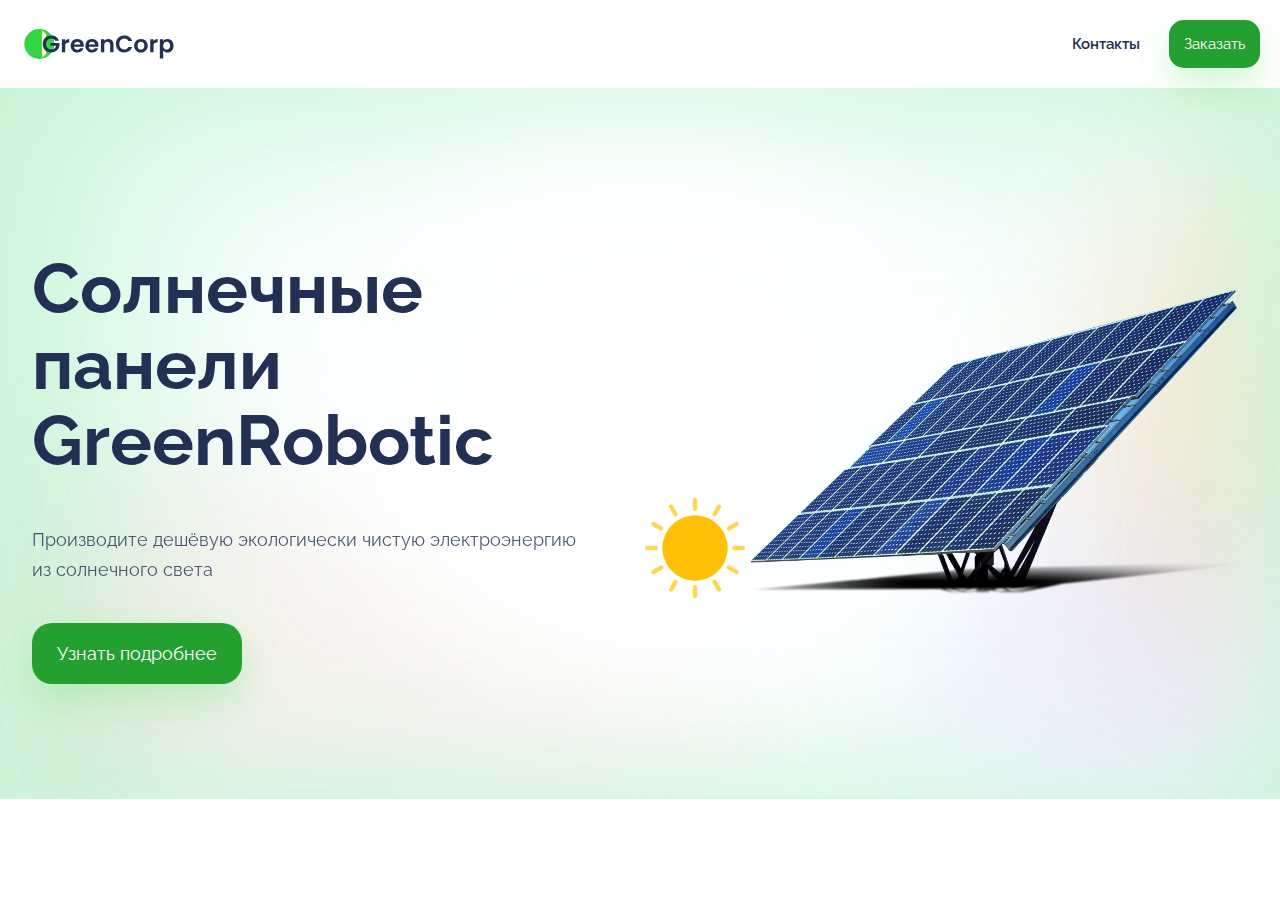
==== index.html @ 751c329c "Добавили шапку и первую секцию" ====
<!DOCTYPE html>
<html lang="ru">
<head>
  <title>Солнечные батареи GreenCorp</title>
  <link rel="stylesheet" href="main.css">
  <link href="https://fonts.googleapis.com/css2?family=Raleway:wght@100;300;400;500;600;700;800&display=swap" rel="stylesheet">
</head>
<body>
  <header>
    <img class="header__logo" src='img/logo.svg'>
    <div class="header__controls">
        <a href="#contacts">Контакты</a>
        <button>Заказать</button>
    </div>
    
  </header>
  <section class="about">
    <div class="about__info">
      <h1>Солнечные панели GreenRobotic</h1>
      <p>Производите дешёвую экологически чистую электроэнергию из солнечного света</p>
      <button>Узнать подробнее</button>
    </div>
    <div class="about__images">
      <img class="about__sun-image" src="img/sun.png">
      <img class="about__image" src="img/solar-panel.png">
    </div>
  </section>
</body>
</html>
---- main.css ----
body {
    font-family: 'Raleway', sans-serif;
    color: #213053;
    margin: 0;
  }

header {
    display: flex;
    justify-content: space-between;
    align-items: center;
    padding: 20px;
  }

  .header__logo {
    height: 30px;
  }

  a {
    text-decoration: none;
    color: #213053;
  }

  header a {
    font-size: 15px;
    font-weight: 600;
    margin-right: 25px;
  }

  button {
    font-family: 'Raleway', sans—serif;
    font-size: 15px;
    color: #fff;
    background-color: #23a030;
    border: none;
    border-radius: 15px;
    cursor: pointer;
    box-shadow: 0 16px 36px rgb(52 213 68 / 22%);
    padding: 15px;
  }

  .about__image {
    width: 500px;
  }
   
  .about__sun-image {
    width: 100px;
    height: 100px;
  }

  .about {
    display: flex;
    align-items: center;
    justify-content: space-around;
    padding-bottom: 115px;
    padding-top: 115px;

    background: url('img/back.png') no-repeat;
    background-position: center;
    background-size: cover;
  }

  .about h1 {
    font-size: 70px;
    line-height: 76px;
  }
   
  .about p {
    font-size: 18px;
    line-height: 30px;
    opacity: 0.8;
  }
   
  .about button {
    font-size: 18px;
    padding: 20px 25px;
    border-radius: 20px;
    margin-top: 20px;
  }

  .about__info {
    max-width: 550px;
  }
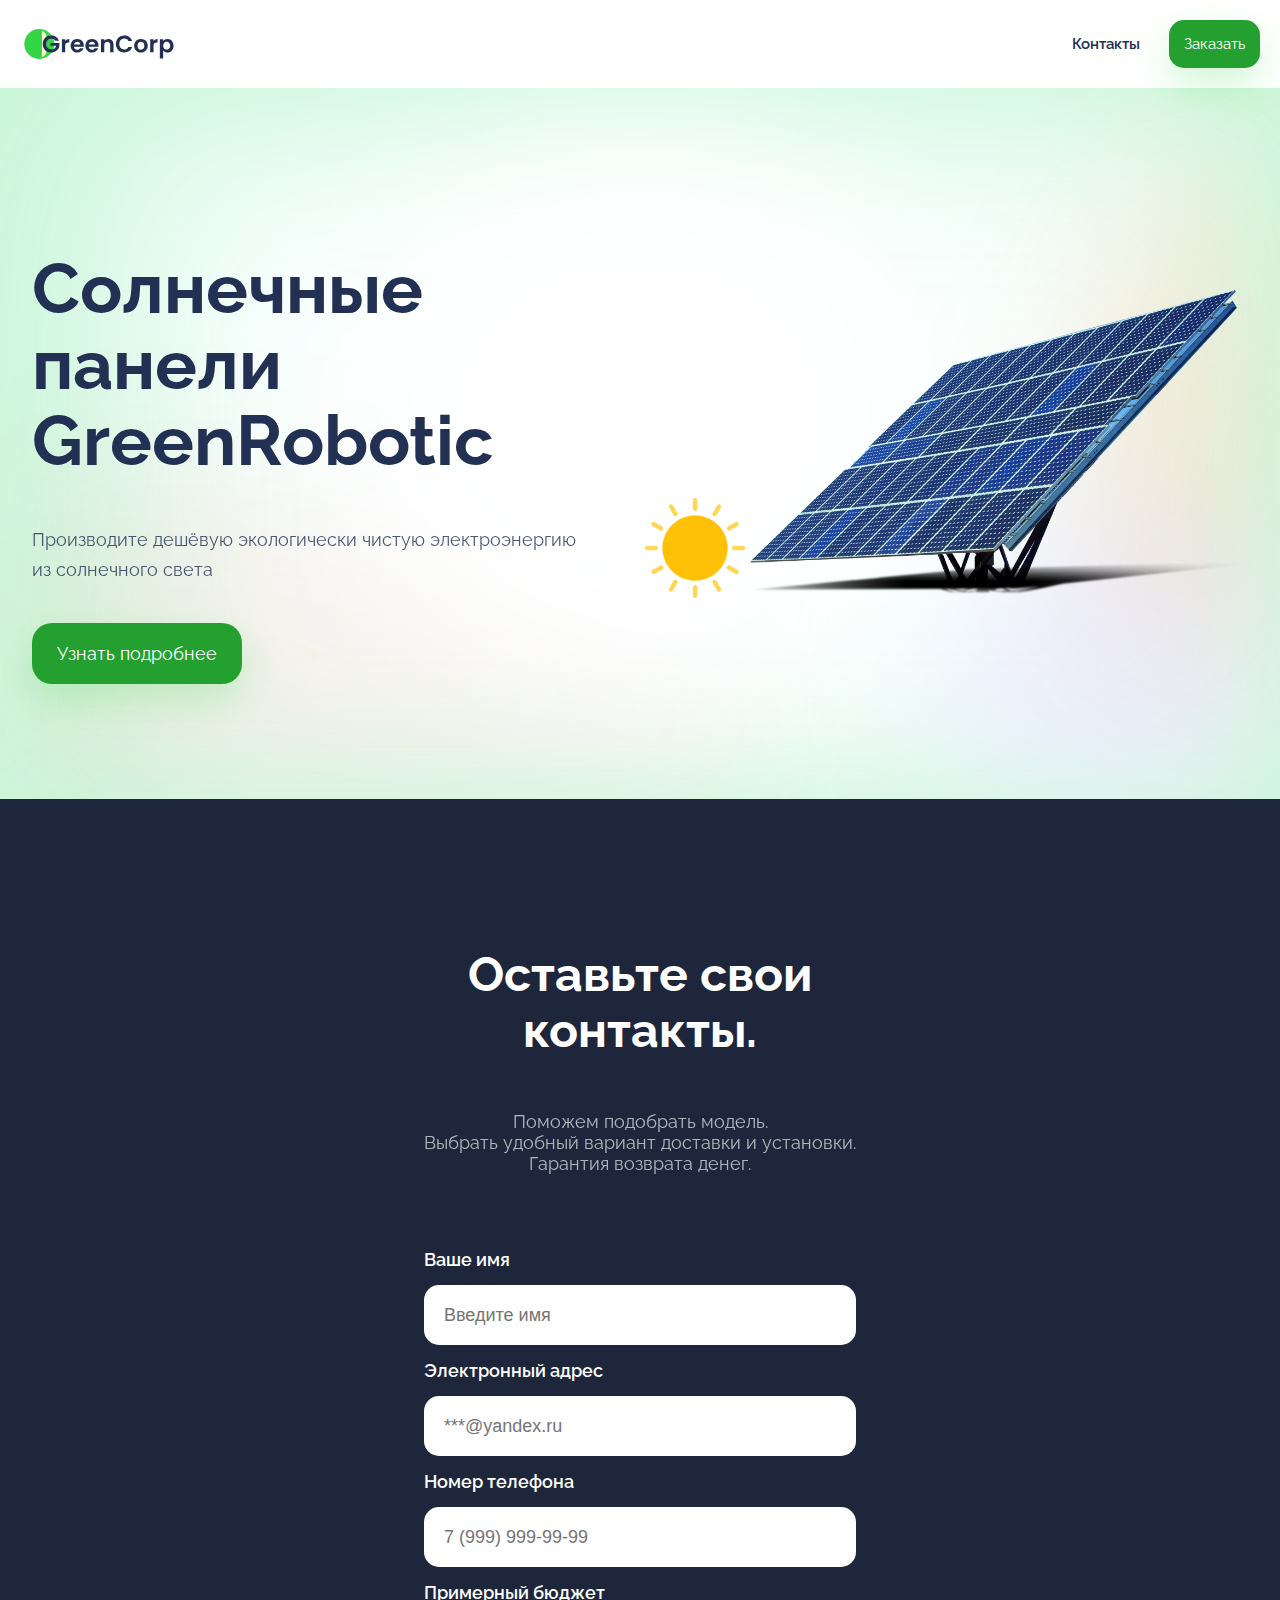
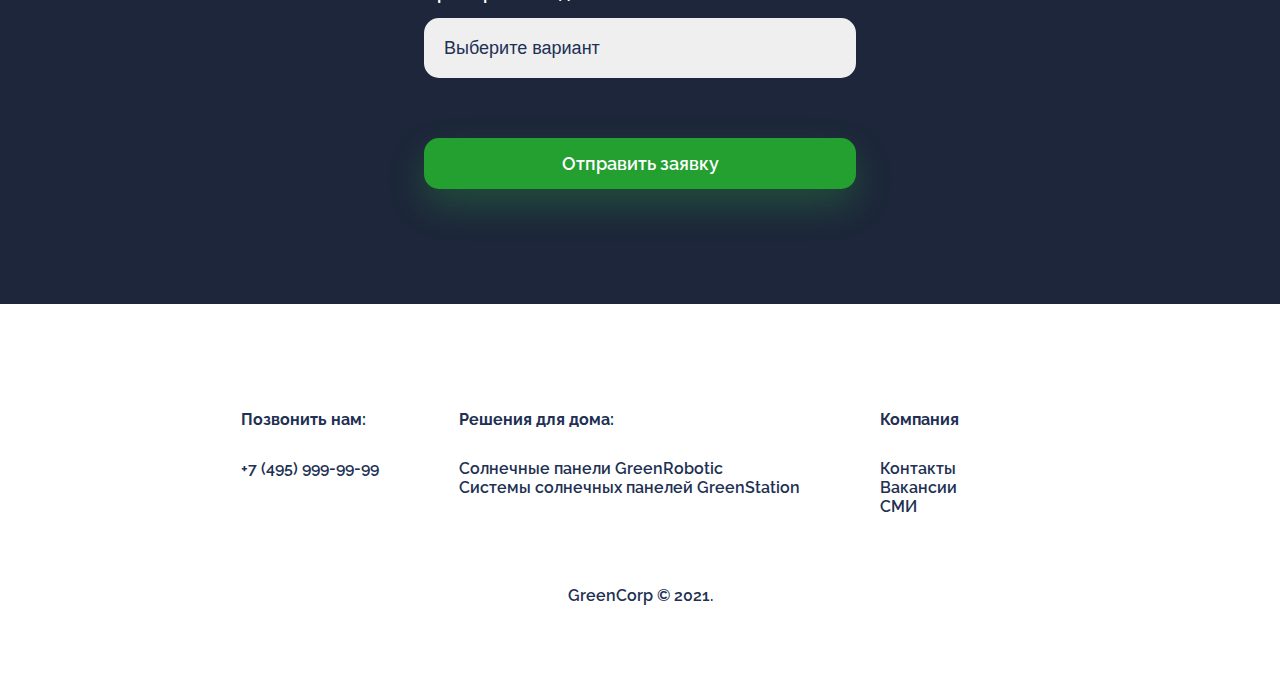
==== commit 91b470d8: "Вторая версия проекта" ====
--- a/index.html
+++ b/index.html
@@ -25,5 +25,65 @@
       <img class="about__image" src="img/solar-panel.png">
     </div>
   </section>
+ 
+  <section class="form">
+    <div class="form__containter">
+    <h1>Оставьте свои <br>контакты.</h1>
+    <p><br>Поможем подобрать модель. <br>Выбрать удобный вариант доставки и установки. <br>Гарантия возврата денег.</p>
+    <form>
+      <div class="form__group">
+        <label for="name">Ваше имя</label>
+        <input type="text" placeholder="Введите имя" id="name">
+      <div class="form__group">
+        <label for="email">Электронный адрес</label>
+        <input type="text" placeholder="***@yandex.ru" id="email">
+      </div>
+       <div class="form__group">
+        <label for="phone">Номер телефона</label>
+        <input type="text" placeholder="7 (999) 999-99-99" id="phone">
+      </div>
+      <div class="form__group">
+        <label for="budget">Примерный бюджет</label>
+        <select id="budget">
+          <option>Выберите вариант</option>                
+          <option value="10 000₽ – 30 000₽">10-30</option>
+          <option value="30 000₽ – 60 000₽">30-60</option>
+          <option value="60 000₽ – 100 000₽">60-100</option>
+          <option value="100 000₽">100+</option>
+        </select>
+      </div>
+      </div>  
+      <button type="submit" class="form__submit">Отправить заявку</button>        
+    </form>
+    </div>
+  </section>
+  <footer>
+  <div class="footer__container"> 
+    <div class="footer__group">
+      <h3>Позвонить нам:</h3>
+      <div class="footer__links">
+        <a href="tel:74959999999">+7 (495) 999-99-99</a>
+      </div>
+    </div>
+    <div class="footer__group">
+      <h3>Решения для дома:</h3>
+      <div class="footer__links">
+        <a href="#">Солнечные панели GreenRobotic</a>
+        <a href="#">Системы солнечных панелей GreenStation</a>
+      </div>
+    </div>
+    <div class="footer__group">
+      <h3>Компания</h3>
+      <div class="footer__links">
+        <a href="#">Контакты</a>
+        <a href="#">Вакансии</a>
+        <a href="#">СМИ</a>
+      </div>
+    </div>
+  </div> 
+  <div class="footer__copyright"> 
+    GreenCorp © 2021.
+  </div> 
+  </footer>
 </body>
 </html> --- a/main.css
+++ b/main.css
@@ -4,7 +4,7 @@
     margin: 0;
   }
 
-header {
+header{
     display: flex;
     justify-content: space-between;
     align-items: center;
@@ -38,6 +38,12 @@
     padding: 15px;
   }
 
+  button:hover {
+    background-color: #f6980c;
+    box-shadow: 0 16px 36px rgba(246 152 12 / 20%);
+    transition: background-color 0.3s ease-in;
+  }
+
   .about__image {
     width: 500px;
   }
@@ -79,4 +85,119 @@
 
   .about__info {
     max-width: 550px;
-  }+  }
+
+  .form__container {
+    width: 550px;
+  }
+
+  .form{
+    background-color: #1D263A;
+    color: #fff;
+    padding-top: 115px; padding-bottom: 115px;
+    text-align: center;
+
+    display: flex;
+    justify-content: center;
+    align-items: center;
+  }
+
+  .form h1{
+    font-size: 48px;
+
+  }
+
+  .form p{
+    font-size: 18px;
+    opacity: 0.65
+  }
+
+  .container {
+    display: flex;
+    flex-direction: column;
+    justify-content: space-evenly;
+  }
+
+  .form__group {
+    display: flex;
+    flex-direction: column;
+    text-align: left;
+  }
+
+  .form form{
+    display: grid;
+    grid-gap: 20px;
+    margin-top: 60px;
+  }
+
+  .form label{
+    font-size: 18px;
+    font-weight: 600;
+    margin-bottom: 15px;
+    margin-top: 15px;
+  }
+
+  .form input{
+    font-size: 18px;
+    color: #213053;
+    height: 60px;
+    padding: 0px 20px 0px 20px;
+    border-radius: 15px;
+    border: none;
+  }
+
+  .form select{
+    font-size: 18px;
+    color: #213053;
+    height: 60px;
+    padding: 0px 20px 0px 20px;
+    border-radius: 15px;
+    border: none;
+    outline: none;
+  }
+
+  .form__submit{
+    font-size: 18px;
+    font-weight: 600;
+    margin-top: 40px;
+  }  
+
+  select {
+    appearance: none;
+  }
+  input {
+    outline: none;
+  }
+
+  footer {
+    padding: 90px 20px 90px 20px;
+    font-size: 16px;
+    font-weight: 600;
+
+  }
+
+  .footer__container{
+  display:flex;
+  justify-content: center;
+}
+
+.footer__copyright{
+  padding-top: 40px;
+  text-align: center;
+  opacity: 0,7;
+}
+
+.footer__group{
+  padding-right: 80px;
+}
+.footer__group h3{
+  font-size: 16px;
+  opacity: 0,7;
+  margin-bottom: 30px;
+}
+
+.footer__links{
+  display: flex;
+  flex-direction: column;
+  margin-bottom: 30px;
+}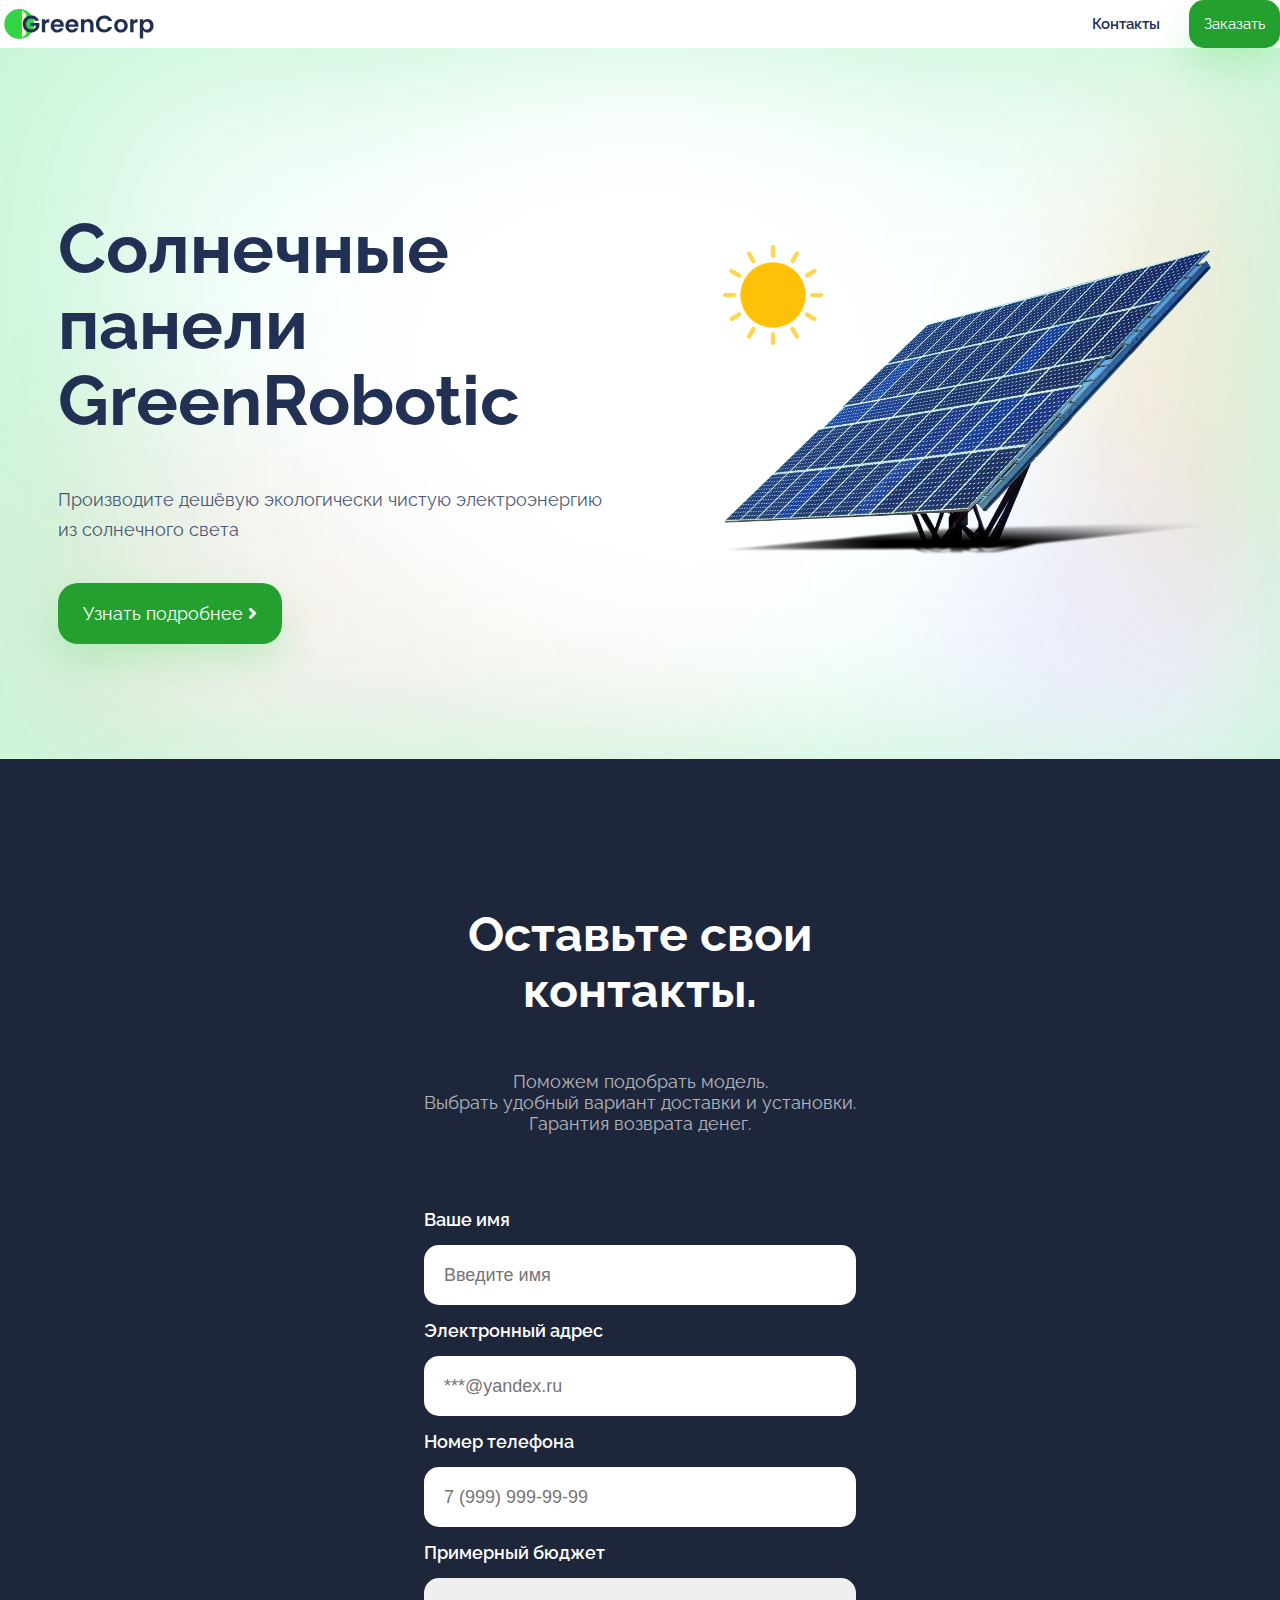
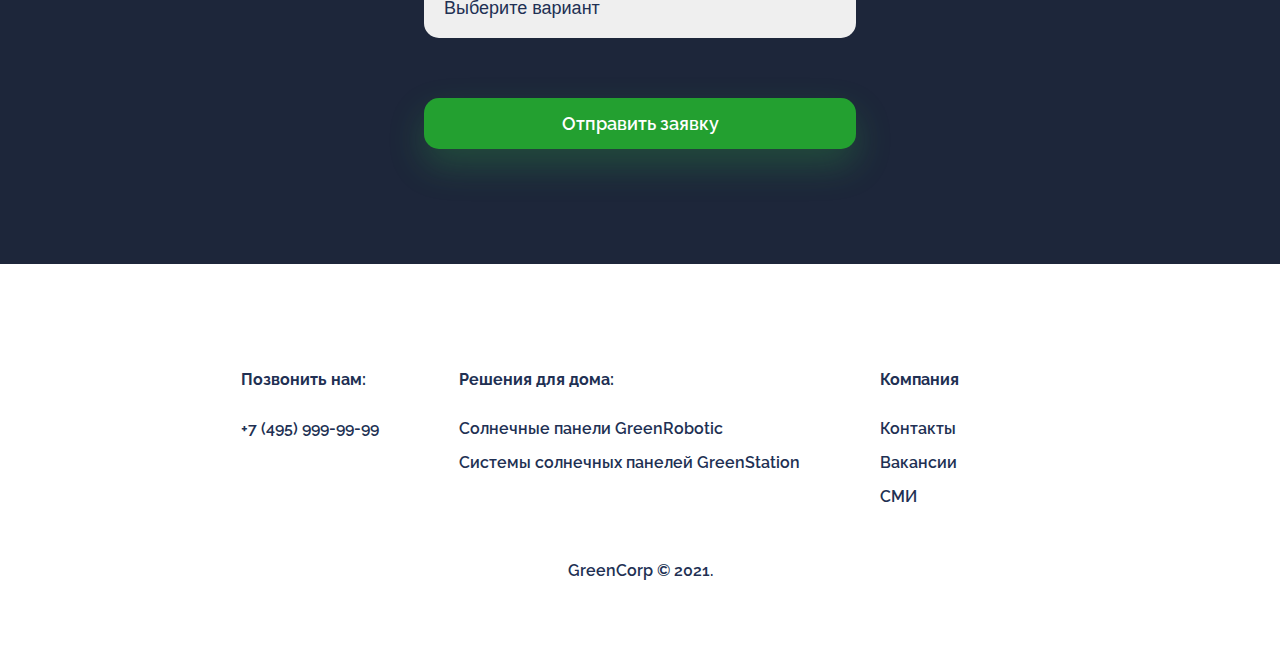
==== commit e2ef520e: "Анимация" ====
--- a/index.html
+++ b/index.html
@@ -1,6 +1,14 @@
 <!DOCTYPE html>
 <html lang="ru">
 <head>
+
+  <!-- для курсора -->
+  <link rel="stylesheet" href="https://cdnjs.cloudflare.com/ajax/libs/font-awesome/5.15.4/css/all.min.css" 
+integrity="sha512-1ycn6IcaQQ40/MKBW2W4Rhis/DbILU74C1vSrLJxCq57o941Ym01SwNsOMqvEBFlcgUa6xLiPY/NS5R+E6ztJQ==" crossorigin="anonymous" referrerpolicy="no-referrer">
+
+<!-- для анимации -->
+<link rel="stylesheet" href="https://cdnjs.cloudflare.com/ajax/libs/animate.css/4.1.1/animate.min.css"/>
+
   <title>Солнечные батареи GreenCorp</title>
   <link rel="stylesheet" href="main.css">
   <link href="https://fonts.googleapis.com/css2?family=Raleway:wght@100;300;400;500;600;700;800&display=swap" rel="stylesheet">
@@ -15,13 +23,13 @@
     
   </header>
   <section class="about">
-    <div class="about__info">
+    <div class="about__info animate__animated animate__fadeInLeft animate__slow">
       <h1>Солнечные панели GreenRobotic</h1>
       <p>Производите дешёвую экологически чистую электроэнергию из солнечного света</p>
-      <button>Узнать подробнее</button>
+      <button>Узнать подробнее <i class="fas fa-angle-right"></i></button>
     </div>
-    <div class="about__images">
-      <img class="about__sun-image" src="img/sun.png">
+    <div class="about__images animate__animated animate__fadeInRight animate__slow">
+      <img class="about__sun-image animation" src="img/sun.png" >
       <img class="about__image" src="img/solar-panel.png">
     </div>
   </section>
--- a/main.css
+++ b/main.css
@@ -9,6 +9,11 @@
     justify-content: space-between;
     align-items: center;
     padding: 20px;
+    position: sticky;
+    top: 0;
+    background-color: #ffffff;
+    padding: 0;
+    z-index: 1;
   }
 
   .header__logo {
@@ -51,6 +56,7 @@
   .about__sun-image {
     width: 100px;
     height: 100px;
+    position: absolute;
   }
 
   .about {
@@ -109,7 +115,7 @@
 
   .form p{
     font-size: 18px;
-    opacity: 0.65
+    opacity: 0.65;
   }
 
   .container {
@@ -141,7 +147,7 @@
     font-size: 18px;
     color: #213053;
     height: 60px;
-    padding: 0px 20px 0px 20px;
+    padding: 0 20px;
     border-radius: 15px;
     border: none;
   }
@@ -150,7 +156,7 @@
     font-size: 18px;
     color: #213053;
     height: 60px;
-    padding: 0px 20px 0px 20px;
+    padding: 0 20px;
     border-radius: 15px;
     border: none;
     outline: none;
@@ -182,9 +188,9 @@
 }
 
 .footer__copyright{
-  padding-top: 40px;
+  margin-top: 40px;
   text-align: center;
-  opacity: 0,7;
+  opacity: 0,5;
 }
 
 .footer__group{
@@ -196,8 +202,140 @@
   margin-bottom: 30px;
 }
 
-.footer__links{
+.footer__links {
   display: flex;
   flex-direction: column;
-  margin-bottom: 30px;
+}
+
+.footer__links a {
+  margin-bottom: 15px;
+}
+
+@keyframes rotation{
+  0%{
+    transform: rotate(0deg);
+  }
+  100%{
+    transform: rotate(360deg);
+  }
+}
+
+ .animation{
+  animation-name: rotation;
+  animation-duration: 10s;
+  animation-iteration-count: infinite;
+  animation-timing-function: linear;
+}
+
+@media (max-width: 720px) {
+  .features {
+      padding: 50px 10px;
+  }
+
+  .cards {
+      grid-template-columns: auto;
+  }
+
+  .features__feedback {
+      flex-direction: column;
+  }
+
+  .features__feedback-left {
+      margin-right: 0;
+  }
+
+  .features__feedback-left h2, .features__box h3 {
+      font-size: 36px;
+  }
+
+  .features__feedback-right {
+      flex-direction: column;
+      align-items: initial;
+  }
+
+  .features__savings-box {
+      margin-right: 0;
+      margin-bottom: 30px;
+  }
+  .promo {
+      flex-direction: column-reverse;
+  }
+
+  .promo__right {
+      padding: 50px 10px;
+  }
+
+  .promo__image {
+      width: 100%;
+      height: 500px;
+  }
+}
+
+@media (max-width: 1024px) {
+  .about {
+      padding: 115px 20px;
+  }
+
+  .about h1 {
+      font-size: 36px;
+      line-height: 40px;
+  }
+
+  .about__image {
+      width: 280px;
+  }
+
+  .about__sun-image {
+      width: 75px;
+      height: 75px;
+  }
+}
+
+@media (max-width: 720px) {
+  header {
+      padding: 10px;
+  }
+
+  .header__logo {
+      height: 20px;
+  }
+
+  header a {
+      margin-right: 10px;
+  }
+
+  .about {
+      flex-direction: column-reverse;
+      padding: 50px 10px;
+  }
+
+  .about h1 {
+      font-size: 36px;
+      line-height: 40px;
+  }
+
+  .about__image {
+      width: 280px;
+  }
+
+  .about__sun-image {
+      width: 75px;
+      height: 75px;
+  }
+
+  .form {
+      padding: 50px 10px;
+  }
+
+  .form h1 {
+      font-size: 36px;
+  }
+
+  footer {
+      padding: 50px 10px;
+  }
+
+  .footer__container {
+      flex-direction: column;
+  }
 }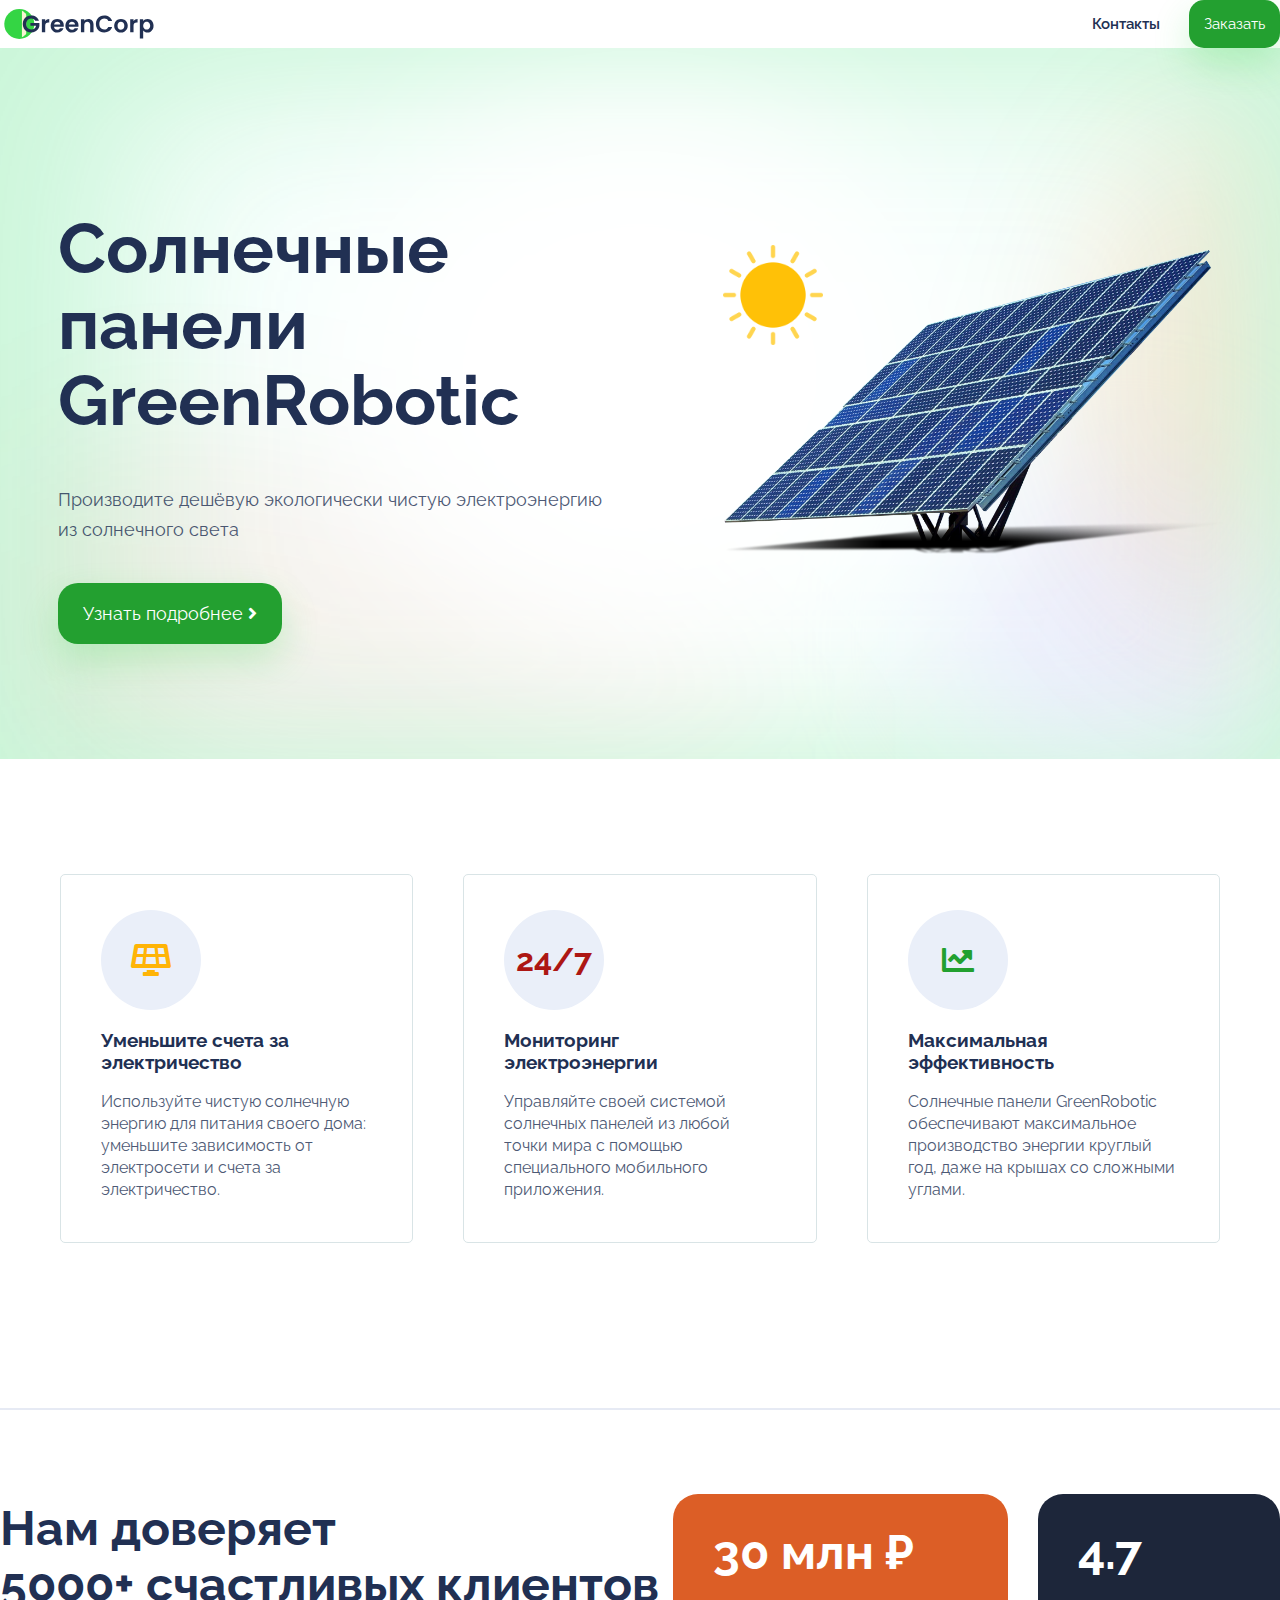
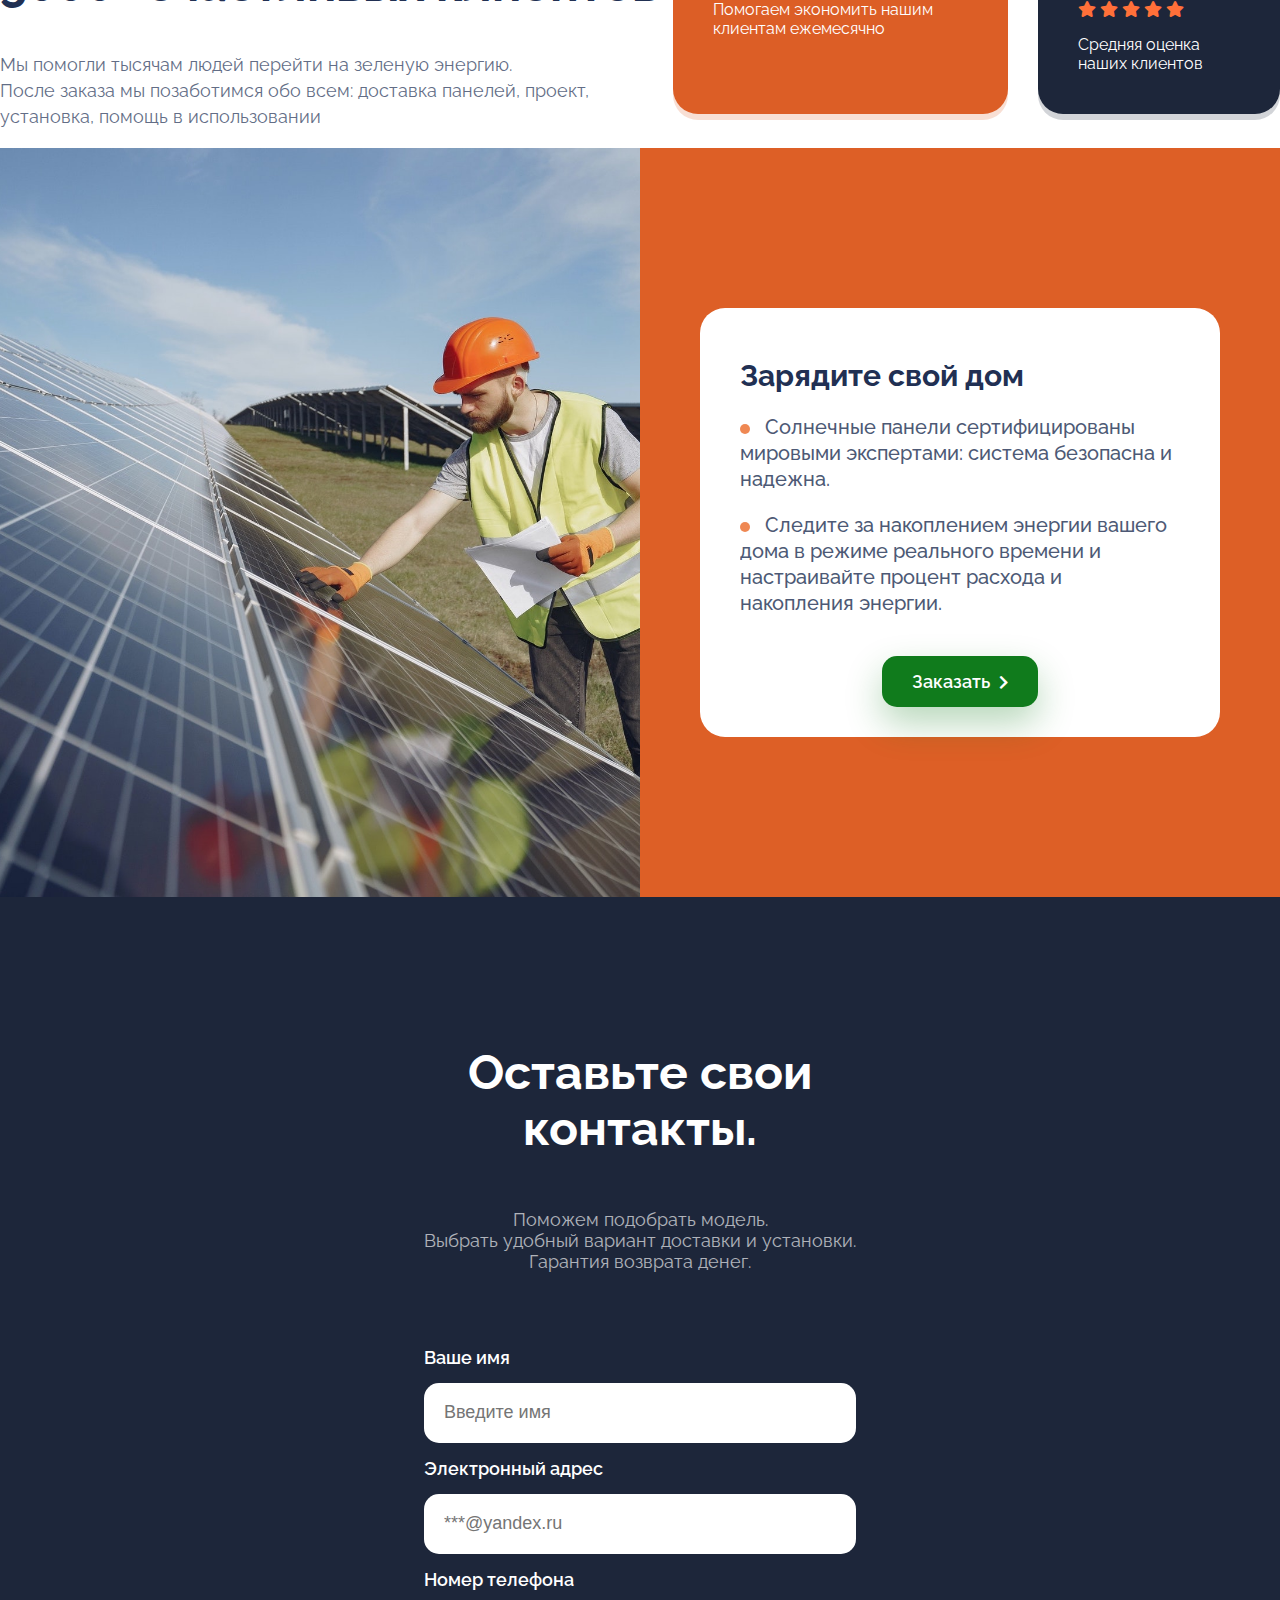
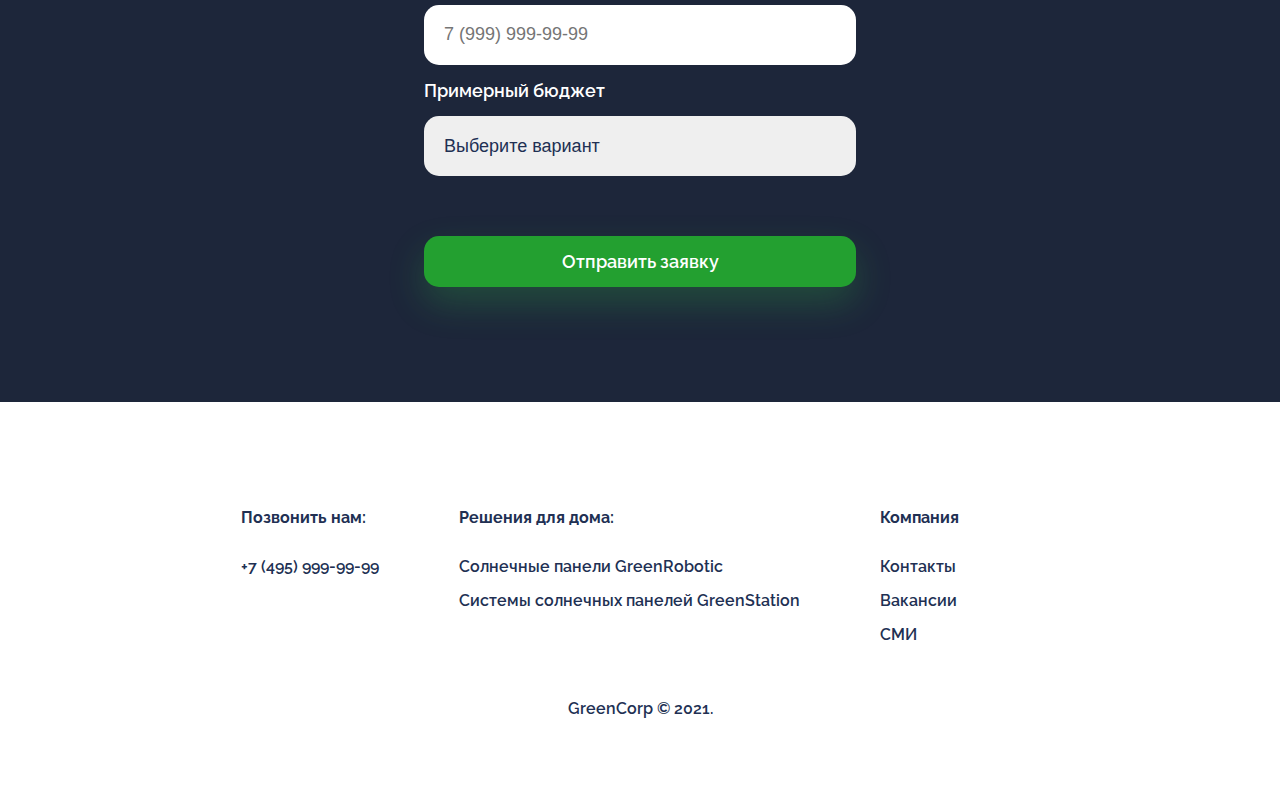
==== commit 46e331a2: "Трктья версия проекта" ====
--- a/index.html
+++ b/index.html
@@ -34,7 +34,97 @@
     </div>
   </section>
  
-  <section class="form">
+  <section class="features" id="features">
+    <div class="cards">
+      <div class="card">
+        <div class="card__logo yellow">
+          <i class="fas fa-solar-panel"></i>
+        </div>
+        <h3>Уменьшите счета за электричество</h3>
+        <p>
+            Используйте чистую солнечную энергию для питания своего дома: уменьшите зависимость от электросети и счета за электричество.
+        </p>
+      </div>
+      <div class="card">
+        <div class="card__logo red">
+            24/7
+        </div>
+        <h3>Мониторинг электроэнергии</h3>
+        <p>
+            Управляйте своей системой солнечных панелей из любой точки мира с помощью специального мобильного приложения.
+        </p>
+      </div>
+      <div class="card">
+        <div class="card__logo green">
+          <i class="fas fa-chart-line"></i>
+        </div>
+        <h3>Максимальная эффективность</h3>
+        <p>
+            Солнечные панели GreenRobotic обеспечивают максимальное производство энергии круглый год, даже на крышах со сложными углами.
+        </p>
+      </div>
+    </div>
+  </section>
+
+  <div class="features__border"></div>
+  
+
+  <div class="features__feedback" >
+    <div class="features__feedback-left">
+      <h2>
+         Нам доверяет
+        <br>
+         5000+ счастливых клиентов
+      </h2>
+      <p>
+         Мы помогли тысячам людей перейти на зеленую энергию.
+        <br>
+         После заказа мы позаботимся обо всем: доставка панелей, проект, установка, помощь в использовании
+      </p>
+    </div>
+    <div class="features__feedback-right">
+      <div class="features__box features__savings-box">
+        <h3>30 млн ₽</h3>
+        <p>Помогаем экономить нашим клиентам ежемесячно</p>
+      </div>
+      <div class="features__box features__rate-box">
+        <h3>4.7</h3>
+        <p class="stars">
+          <i class="fas fa-star"></i>
+          <i class="fas fa-star"></i>
+          <i class="fas fa-star"></i>
+          <i class="fas fa-star"></i>
+          <i class="fas fa-star"></i>
+        </p>
+        <p>
+          Средняя оценка наших клиентов
+        </p>
+      </div>
+    </div>
+  </div>
+
+
+
+  <section class="promo">
+    <div class="promo__image"></div>
+    <div class="promo__right">
+      <div class="promo__text">
+        <h2>Зарядите свой дом</h2>
+        <p>
+            Солнечные панели сертифицированы мировыми экспертами: система безопасна и надежна.
+        </p>
+        <p>
+            Следите за накоплением энергии вашего дома в режиме реального времени и настраивайте процент расхода и накопления энергии.
+        </p>
+        <div class="promo__button-wrap">
+          <button type="button">Заказать <i class="fas fa-chevron-right"></i></button>
+        </div>
+      </div>
+    </div>
+  </section>
+
+
+  <section class="form animate__animated animate__fadeIn animate__slow">
     <div class="form__containter">
     <h1>Оставьте свои <br>контакты.</h1>
     <p><br>Поможем подобрать модель. <br>Выбрать удобный вариант доставки и установки. <br>Гарантия возврата денег.</p>
--- a/main.css
+++ b/main.css
@@ -238,6 +238,7 @@
 
   .features__feedback {
       flex-direction: column;
+      
   }
 
   .features__feedback-left {
@@ -338,4 +339,231 @@
   .footer__container {
       flex-direction: column;
   }
+}
+
+
+
+
+
+
+.features {
+  background-color: #fff;
+  padding: 115px 60px; 
+}
+
+@media (max-width: 720px) {
+  .features {
+    padding: 50px 10px;
+  }
+}
+
+
+.cards {
+  display: grid;
+  grid-gap: 50px;
+  grid-template-columns: 1fr 1fr 1fr;
+}
+
+.card {
+  padding: 35px 40px 25px 40px;
+  background: #FFFFFF;
+  border: 1px solid #D9E4E6;
+  border-radius: 5px;
+}
+
+.card p {
+  opacity: 0.8;
+  font-size: 16px;
+  line-height: 22px;
+}
+
+.card__logo {
+  font-weight: 700;
+  font-size: 32px;
+  background: #eaeff9;
+  border-radius: 50%;
+  height: 100px;
+  width: 100px;
+  display: flex;
+  justify-content: center;
+  align-items: center;
+}
+
+.card__logo.yellow {
+  color: #ffb406;
+}
+
+.card__logo.red {
+  color: #ad1714;
+}
+
+.card__logo.green {
+  color: #22a030;
+}
+
+@media (max-width: 720px) {
+  .cards {
+    grid-template-columns: auto;
+  }
+}
+
+.features__border {
+  width: 100%;
+  border: 1px solid #E6EAF4;
+  margin-top: 50px;
+  margin-bottom: 50px;
+}
+
+
+
+.features__feedback {
+  display: flex;
+}
+
+.features__feedback-left {
+  margin-right: 10px;
+}
+
+.features__feedback-left h2 {
+  font-size: 48px;
+}
+
+.features__feedback-left p {
+  font-size: 18px;
+  opacity: 0.7;
+  line-height: 26px;
+}
+
+.features__feedback-right {
+  display: flex;
+  align-self: center;
+}
+
+.features__box {
+  border-radius: 25px;
+  padding: 30px 40px 25px 40px;
+  color: white;
+}
+
+.features__box h3 {
+  font-size: 48px;
+  margin-top: 0;
+  margin-bottom: 20px;
+}
+
+.features__savings-box {
+  background-color: #dc5e26;
+  box-shadow: 0 6px 0 rgb(221 95 38 / 20%);
+  margin-right: 30px;
+}
+
+.features__rate-box {
+  background-color: #1D263A;
+  box-shadow: 0 6px 0 rgb(29 38 58 / 20%);
+}
+
+.stars {
+  color: #ff7039;
+}
+
+@media (max-width: 720px) {
+  .features__feedback {
+    flex-direction: column;
+  }
+
+  .features__feedback-left {
+    margin-right: 0;
+  }
+  
+  .features__feedback-left h2, .features__box h3 {
+    font-size: 36px;
+  }
+
+  .features__feedback-right {
+    flex-direction: column;
+    align-items: initial;
+  }
+
+  .features__savings-box {
+    margin-right: 0;
+    margin-bottom: 30px;
+  }
+ }
+
+
+
+
+
+ .promo {
+  display: flex;
+}
+
+.promo__image {
+  background-image: url(img/promo.jpg);
+  width: 50%;
+  flex-shrink: 0;
+  background-size: cover;
+  background-position: center;
+}
+
+.promo__right {
+  background: #dd5f26;
+  padding: 160px 60px;
+}
+
+@media (max-width: 720px) {
+  .promo {
+    flex-direction: column-reverse;
+  }
+
+  .promo__right {
+    padding: 50px 10px;
+  }
+
+  .promo__image {
+    width: 100%;
+    height: 500px;
+  }
+}
+
+.promo__text {
+  background-color: white;
+  padding: 30px 40px;
+  border-radius: 25px;
+  font-size: 20px;
+  font-weight: 500;
+  line-height: 26px;
+}
+
+.promo__text p::before {
+  content: '';
+  display: inline-block;
+  width: 10px;
+  height: 10px;
+  border-radius: 50%;
+  background-color: #ec6b29;
+  margin-right: 10px;
+}
+
+.promo__text p {
+  opacity: 0.8;
+}
+
+.promo__text button {
+  background-color: #107b1c;
+  margin-top: 20px;
+  font-weight: 600;
+  font-size: 18px;
+  box-shadow: 0 16px 36px rgb(16 122 28 / 30%);
+  padding: 15px 30px;
+}
+
+.promo__button-wrap {
+  display: flex;
+  justify-content: center;
+}
+
+.promo__text button i {
+  font-size: 15px;
+  margin-left: 5px;
 }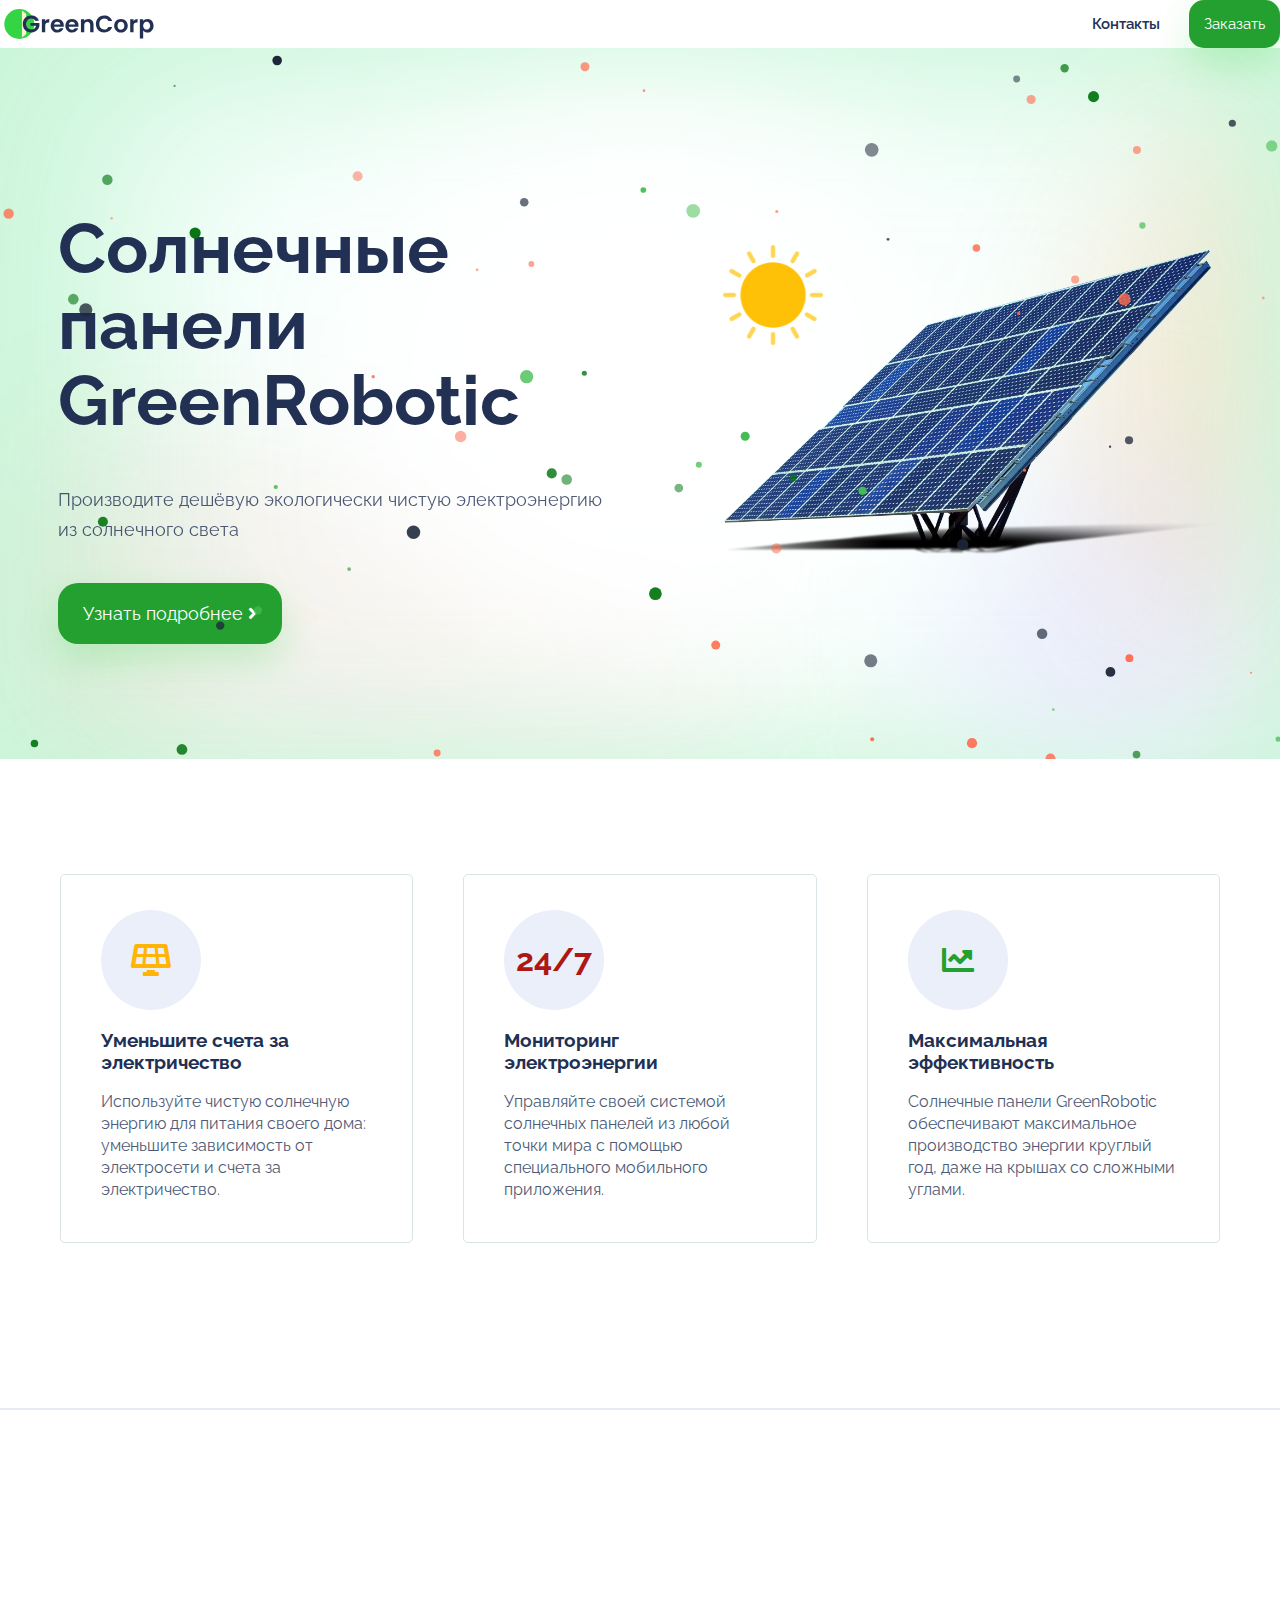
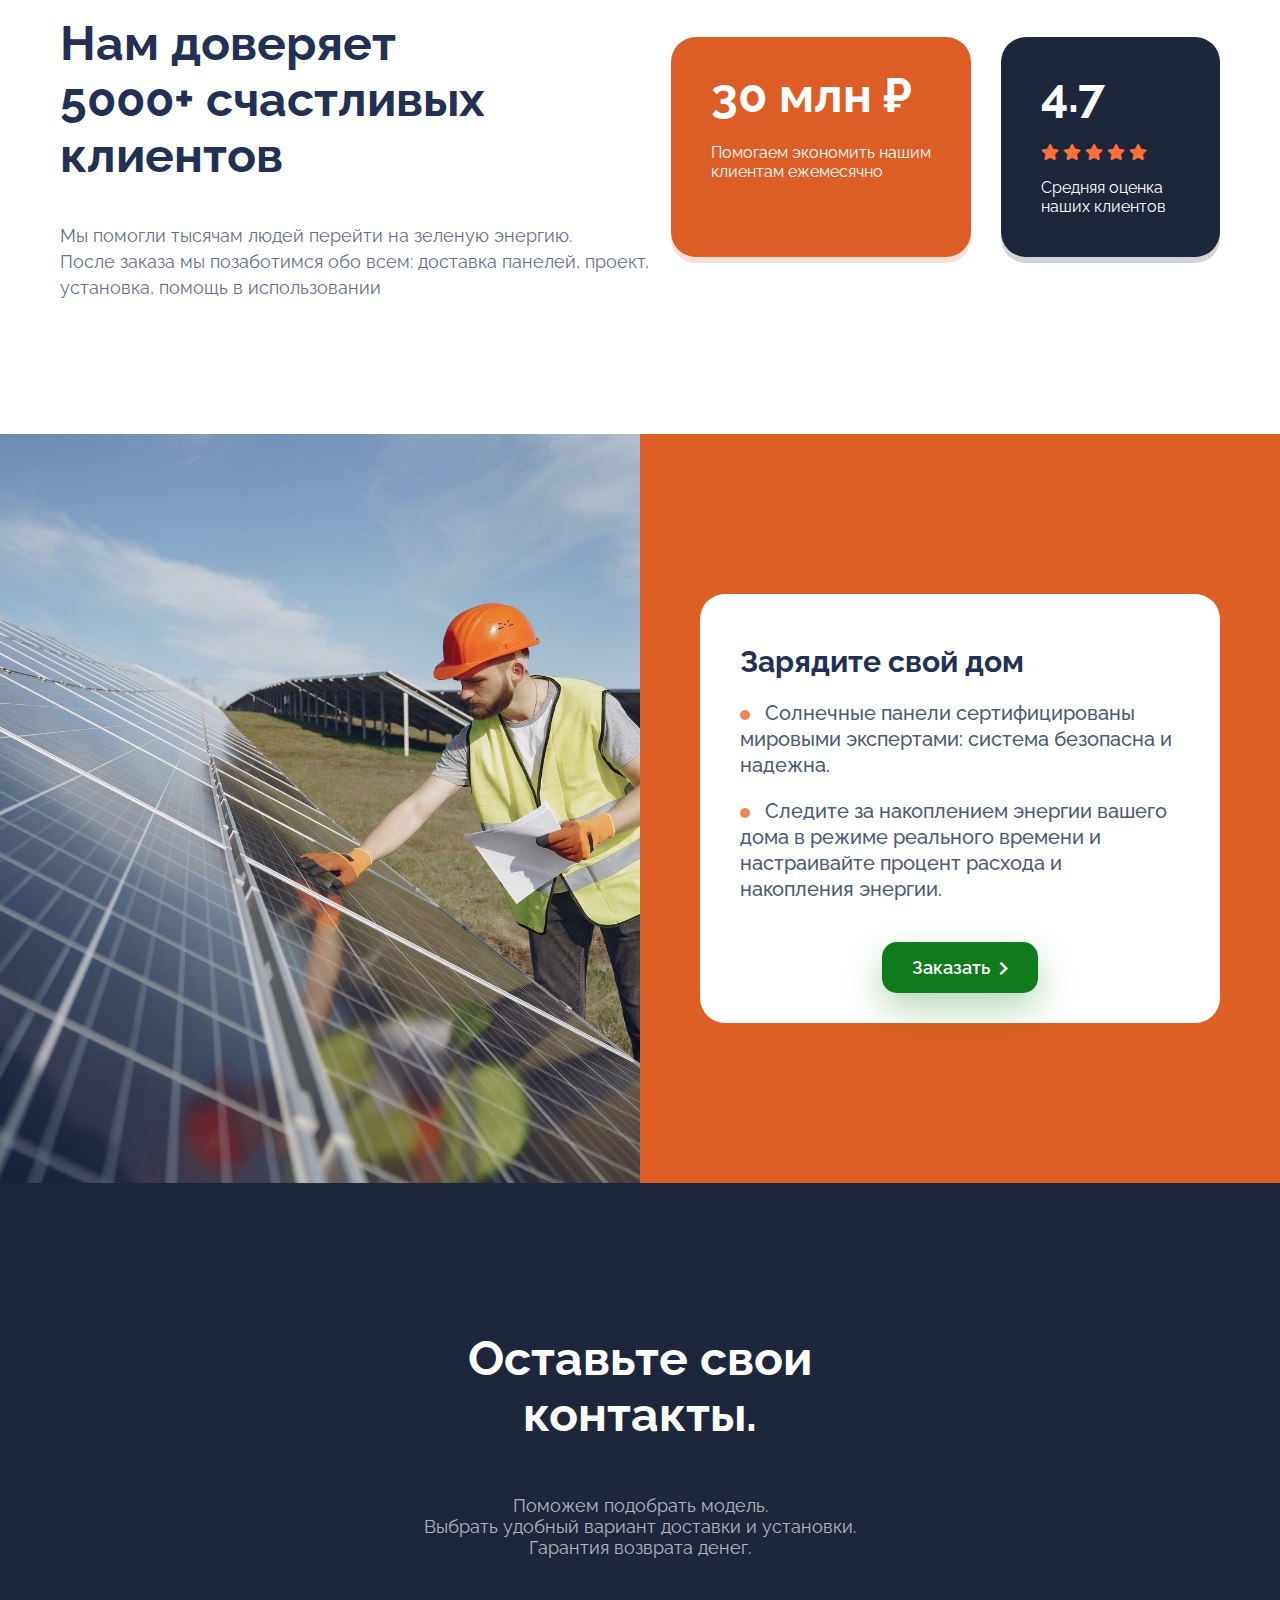
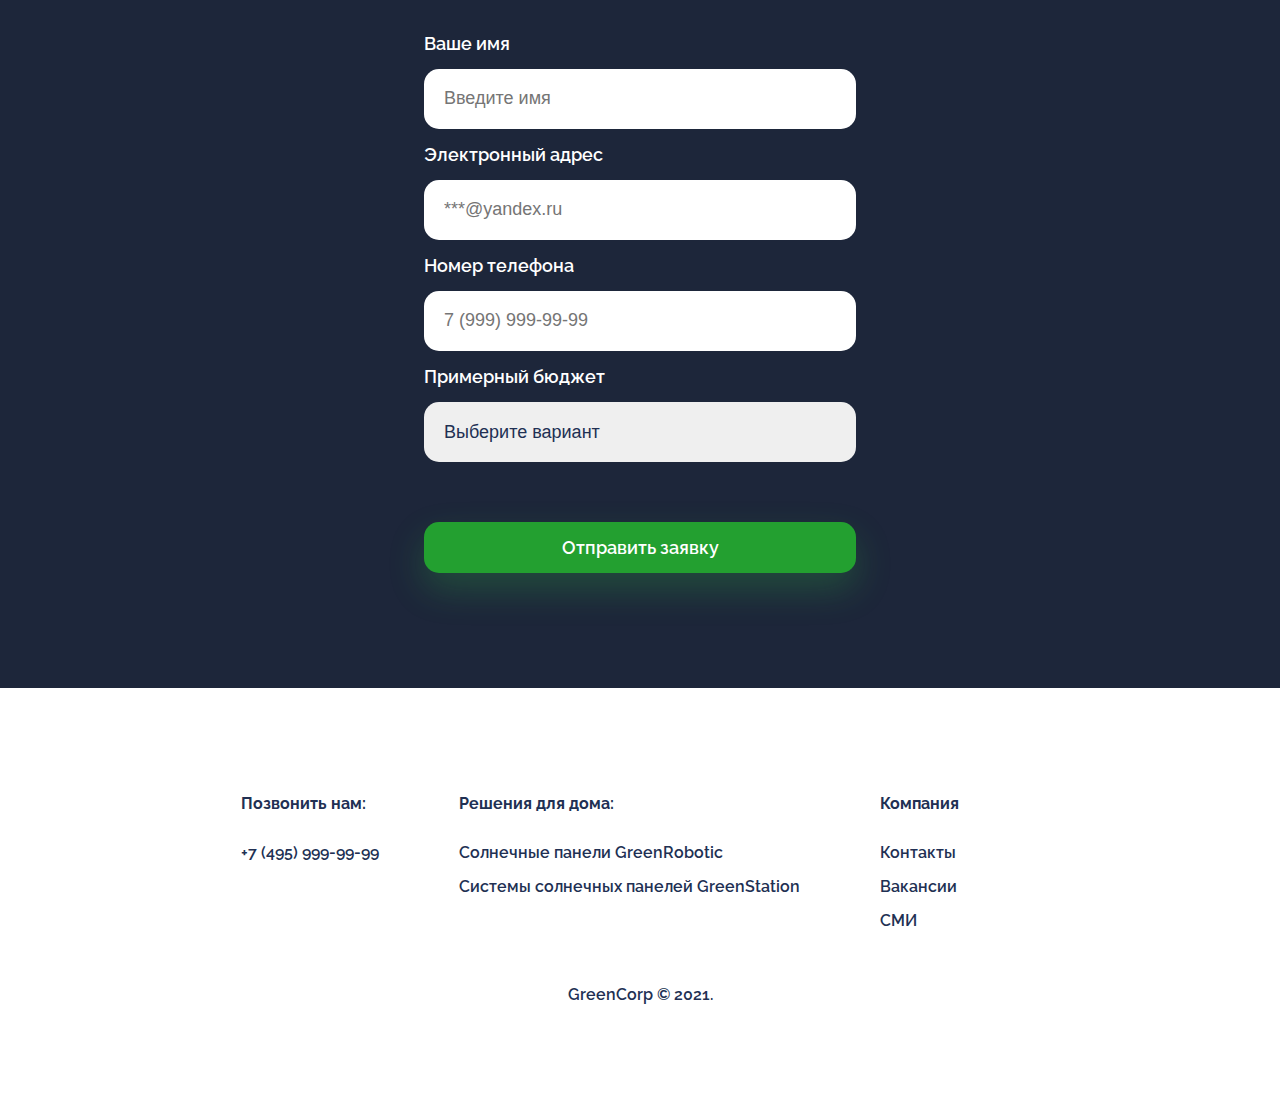
==== commit 07aa55be: "01.03.22 бвблы" ====
--- a/index.html
+++ b/index.html
@@ -23,6 +23,9 @@
     
   </header>
   <section class="about">
+
+    <canvas class="orb-canvas" id="orb-canvas"></canvas>
+
     <div class="about__info animate__animated animate__fadeInLeft animate__slow">
       <h1>Солнечные панели GreenRobotic</h1>
       <p>Производите дешёвую экологически чистую электроэнергию из солнечного света</p>
@@ -183,5 +186,7 @@
     GreenCorp © 2021.
   </div> 
   </footer>
+  <!-- /* ... */ -->
+  <script src="js/canvas.js"></script>
 </body>
 </html> --- a/main.css
+++ b/main.css
@@ -418,6 +418,7 @@
 
 .features__feedback {
   display: flex;
+  padding: 115px 60px;
 }
 
 .features__feedback-left {
@@ -566,4 +567,18 @@
 .promo__text button i {
   font-size: 15px;
   margin-left: 5px;
+}
+
+
+
+.about {
+  position: relative;
+}
+
+.orb-canvas {
+  position: absolute;
+  top: 0;
+  height: 100%;
+  width: 100%;
+  right: 0;
 }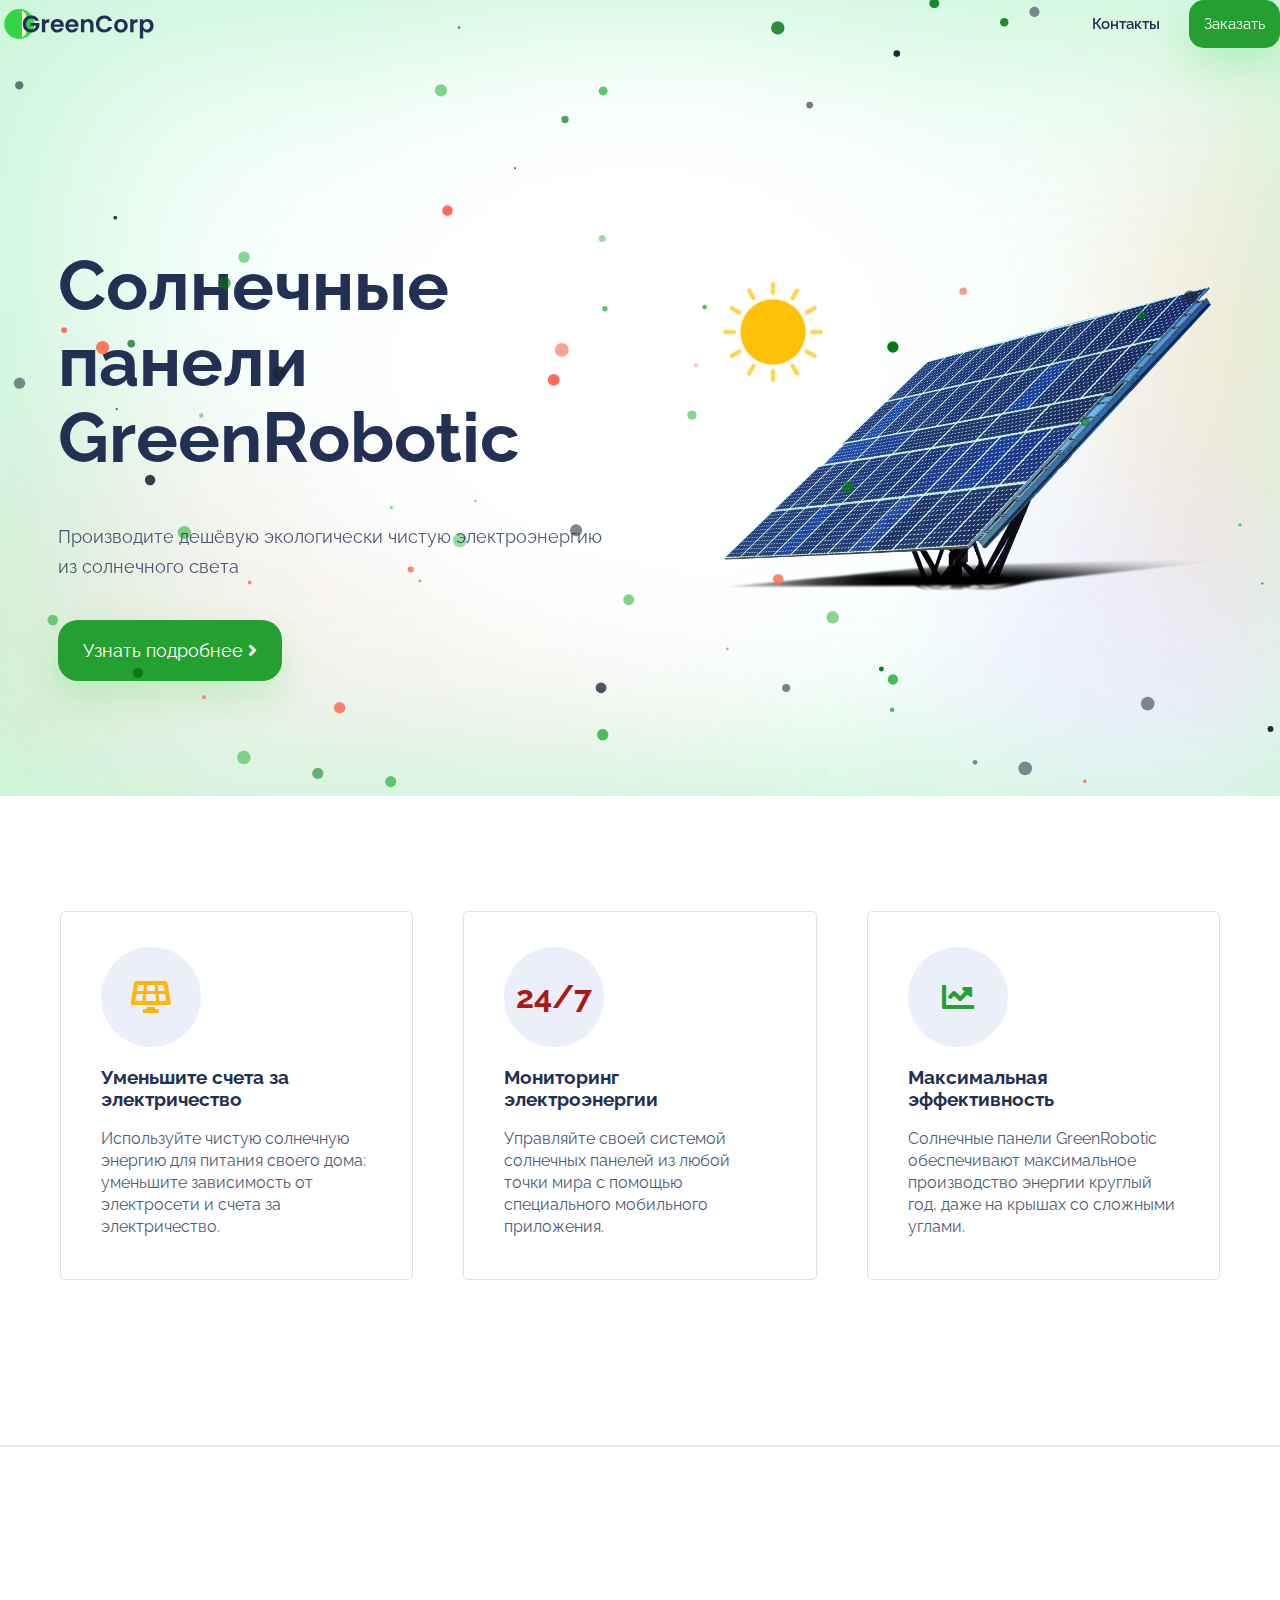
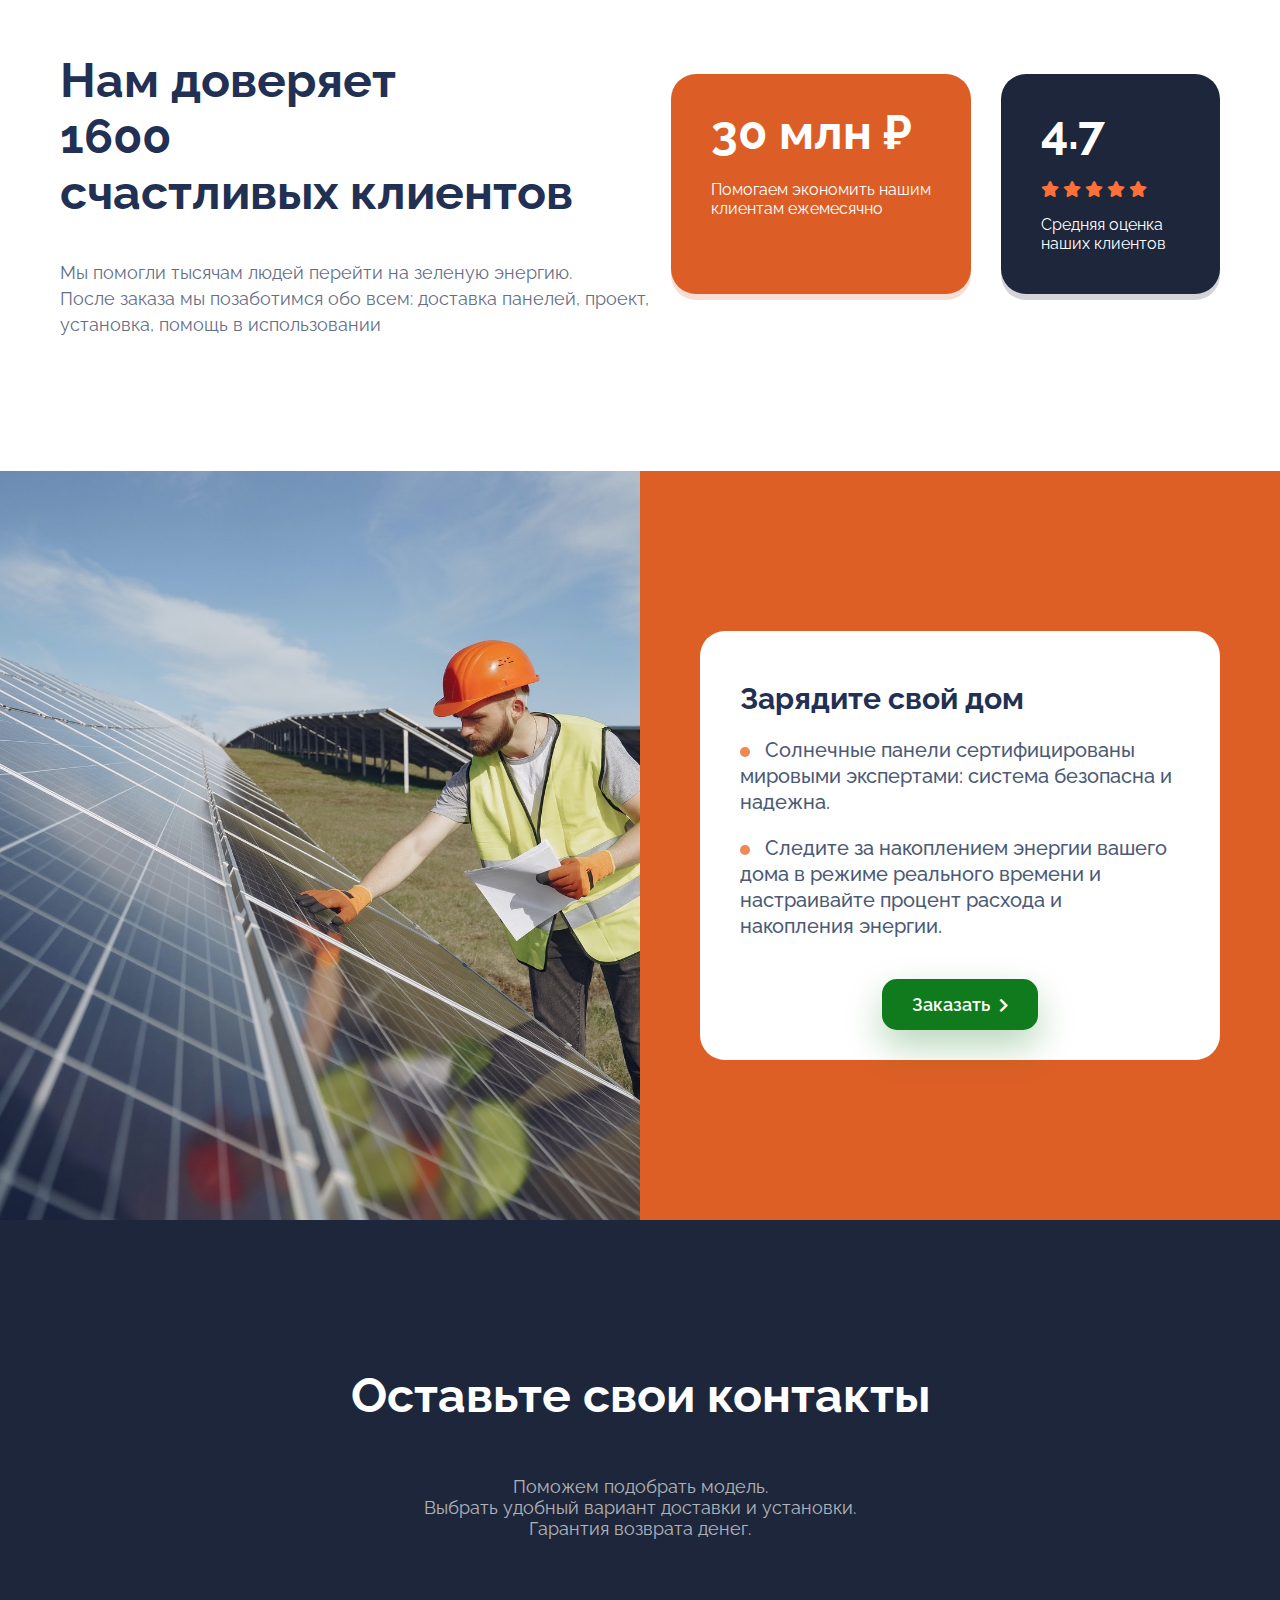
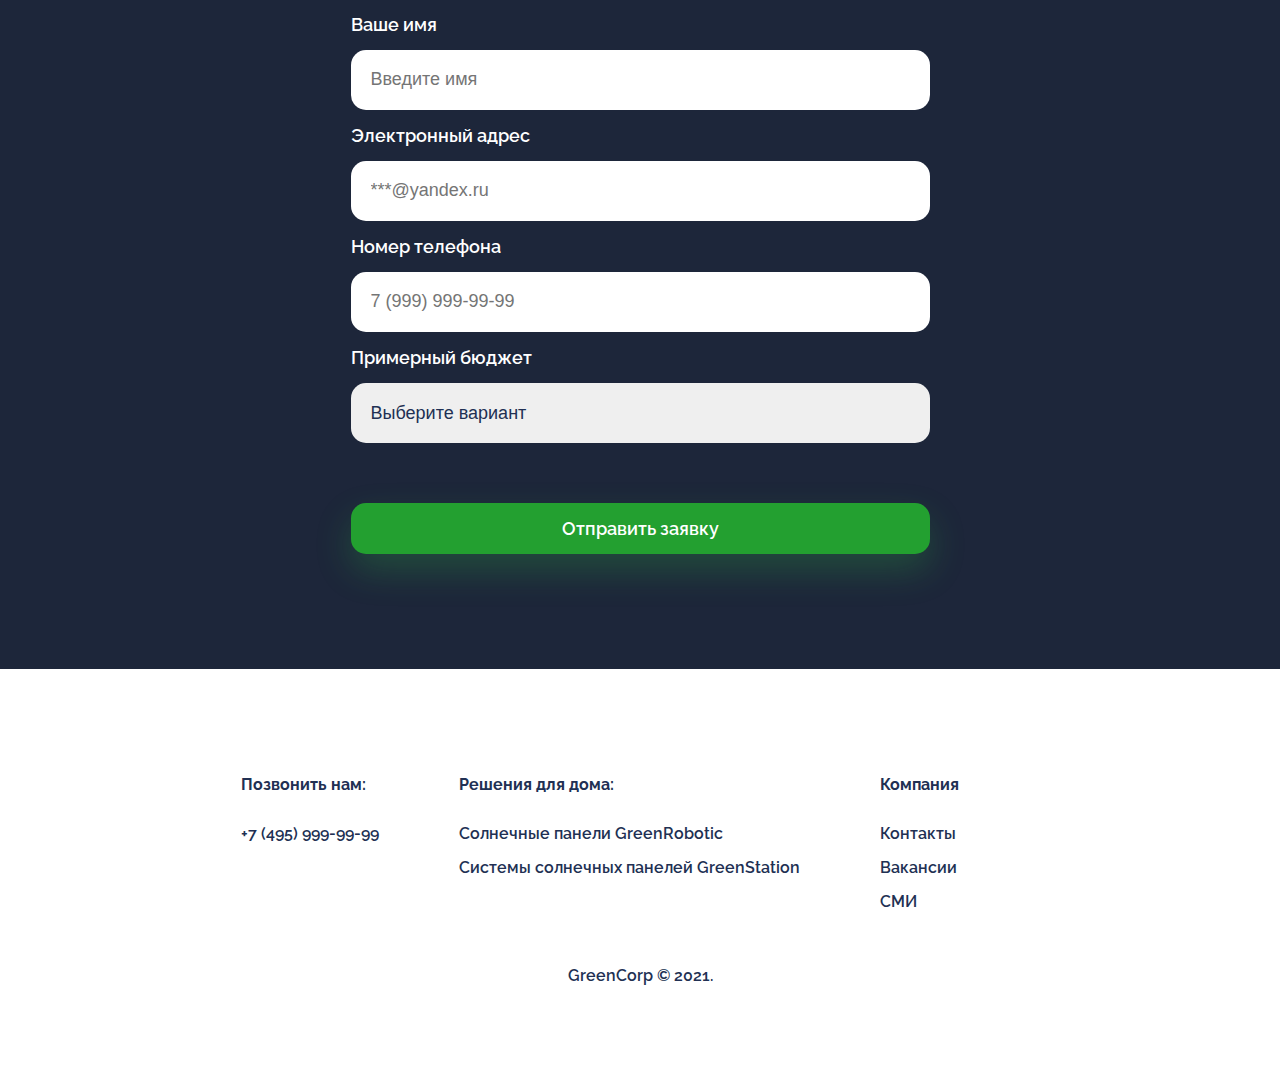
==== commit 0e977759: "27.03.22" ====
--- a/index.html
+++ b/index.html
@@ -17,8 +17,8 @@
   <header>
     <img class="header__logo" src='img/logo.svg'>
     <div class="header__controls">
-        <a href="#contacts">Контакты</a>
-        <button>Заказать</button>
+        <a href="#form">Контакты</a>
+        <button href="#zakaz">Заказать</button>
     </div>
     
   </header>
@@ -29,7 +29,7 @@
     <div class="about__info animate__animated animate__fadeInLeft animate__slow">
       <h1>Солнечные панели GreenRobotic</h1>
       <p>Производите дешёвую экологически чистую электроэнергию из солнечного света</p>
-      <button>Узнать подробнее <i class="fas fa-angle-right"></i></button>
+      <button class="more-button" href="#features">Узнать подробнее <i class="fas fa-angle-right"></i></button>
     </div>
     <div class="about__images animate__animated animate__fadeInRight animate__slow">
       <img class="about__sun-image animation" src="img/sun.png" >
@@ -75,9 +75,9 @@
   <div class="features__feedback" >
     <div class="features__feedback-left">
       <h2>
-         Нам доверяет
+        Нам доверяет
         <br>
-         5000+ счастливых клиентов
+        <div class="features__clients-count">5000+</div> счастливых клиентов
       </h2>
       <p>
          Мы помогли тысячам людей перейти на зеленую энергию.
@@ -127,9 +127,9 @@
   </section>
 
 
-  <section class="form animate__animated animate__fadeIn animate__slow">
+  <section class="form" id="form">
     <div class="form__containter">
-    <h1>Оставьте свои <br>контакты.</h1>
+      <h1 name="zakaz">Оставьте свои контакты</h1>
     <p><br>Поможем подобрать модель. <br>Выбрать удобный вариант доставки и установки. <br>Гарантия возврата денег.</p>
     <form>
       <div class="form__group">
@@ -147,13 +147,16 @@
         <label for="budget">Примерный бюджет</label>
         <select id="budget">
           <option>Выберите вариант</option>                
-          <option value="10 000₽ – 30 000₽">10-30</option>
-          <option value="30 000₽ – 60 000₽">30-60</option>
-          <option value="60 000₽ – 100 000₽">60-100</option>
-          <option value="100 000₽">100+</option>
+          <option value="10-30">10 000₽ – 30 000₽</option>
+          <option value="30-60">30 000₽ – 60 000₽</option>
+          <option value="60-100">60 000₽ – 100 000₽</option>
+          <option value="other">
+            Другое
+          </option>
         </select>
       </div>
-      </div>  
+      </div> 
+       
       <button type="submit" class="form__submit">Отправить заявку</button>        
     </form>
     </div>
@@ -176,7 +179,7 @@
     <div class="footer__group">
       <h3>Компания</h3>
       <div class="footer__links">
-        <a href="#">Контакты</a>
+        <a name="contacts">Контакты</a>
         <a href="#">Вакансии</a>
         <a href="#">СМИ</a>
       </div>
@@ -188,5 +191,6 @@
   </footer>
   <!-- /* ... */ -->
   <script src="js/canvas.js"></script>
+  <script src="js/animations.js"></script>
 </body>
 </html> --- a/main.css
+++ b/main.css
@@ -14,6 +14,17 @@
     background-color: #ffffff;
     padding: 0;
     z-index: 1;
+    
+  position: fixed;
+  background: none;
+  left: 0;
+  right: 0;
+  transition: box-shadow, background-color .25s ease;
+  }
+
+  .header__scrolled {
+    background-color: white;
+    box-shadow: 0 12px 34px -11px rgb(65 62 101 / 10%);
   }
 
   .header__logo {
@@ -64,7 +75,8 @@
     align-items: center;
     justify-content: space-around;
     padding-bottom: 115px;
-    padding-top: 115px;
+    
+    padding-top: 200px;
 
     background: url('img/back.png') no-repeat;
     background-position: center;
@@ -307,6 +319,7 @@
 
   .about {
       flex-direction: column-reverse;
+      padding-top: 200px;
       padding: 50px 10px;
   }
 
